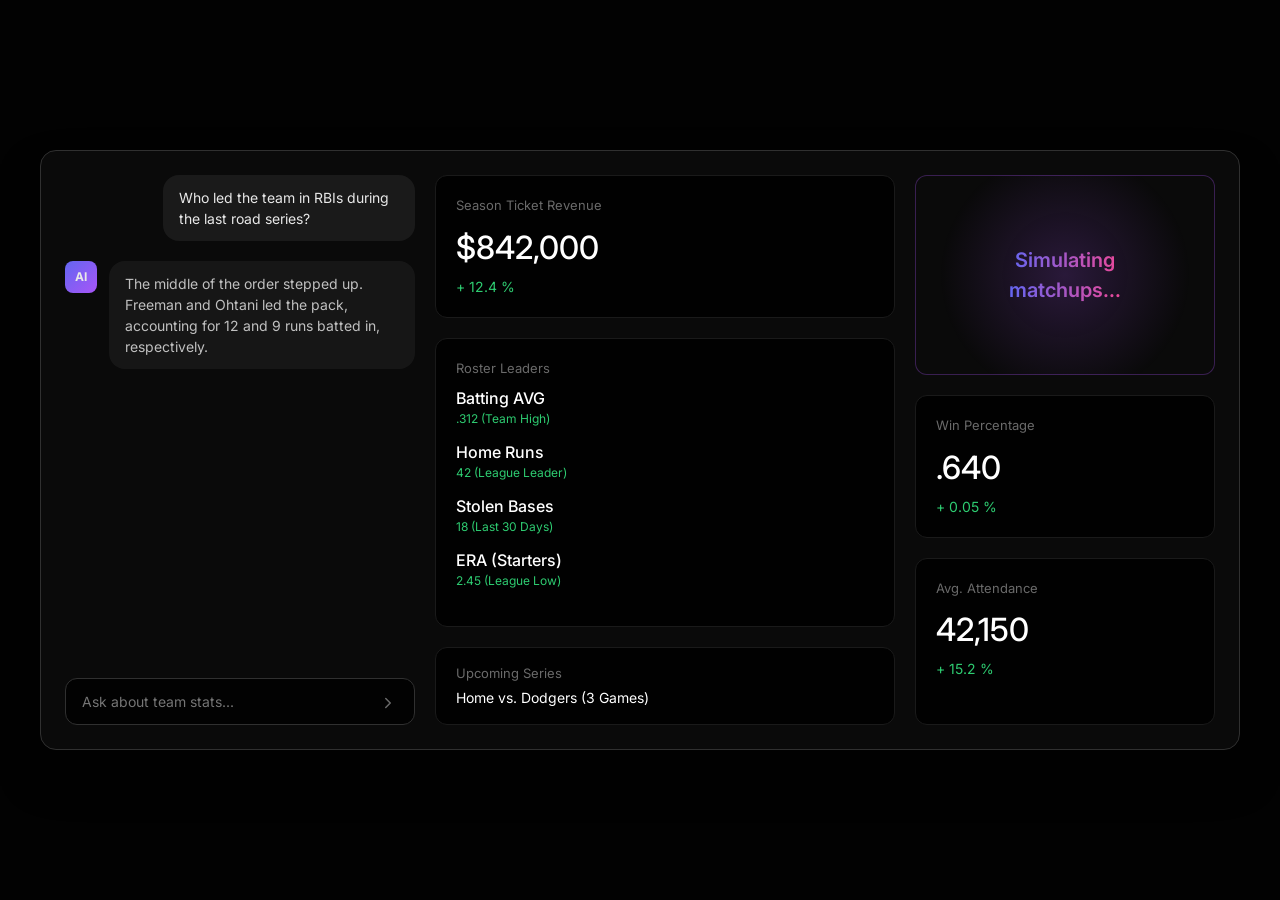
==== ai.html @ 7c7b1174 "Add files via upload" ====
<!DOCTYPE html>
<html lang="en">
<head>
    <meta charset="UTF-8">
    <meta name="viewport" content="width=device-width, initial-scale=1.0">
    <title>Baseball Analytics Dashboard</title>
    <!-- Bootstrap 5 CDN -->
    <link href="https://cdn.jsdelivr.net/npm/bootstrap@5.3.2/dist/css/bootstrap.min.css" rel="stylesheet">
    <!-- Google Fonts: Inter -->
    <link href="https://fonts.googleapis.com/css2?family=Inter:wght@300;400;500;600;700&display=swap" rel="stylesheet">
    <style>
        :root {
            --white: #ffffff;
            --black: #020202;
            --gray-100: #e8e8e8;
            --gray-200: #d6d6d6;
            --gray-300: #c0c0c0;
            --gray-400: #929292;
            --gray-500: #6a6a6a;
            --gray-600: #484848;
            --gray-700: #303030;
            --gray-800: #1a1a1a;
            --gray-900: #010101;
            
            --primary: var(--gray-900);
            --secondary: var(--gray-600);
            --accent-green: #2ecc71;
            --bg-main: #0a0a0a;
            --card-bg: var(--gray-900);
            --card-border: var(--gray-800);
        }

        body {
            background-color: var(--black);
            font-family: 'Inter', sans-serif;
            color: var(--gray-100);
            display: flex;
            justify-content: center;
            align-items: center;
            min-height: 100vh;
            margin: 0;
        }

        /* 1200x600 Container */
        .dashboard-container {
            width: 1200px;
            height: 600px;
            background-color: var(--bg-main);
            border: 1px solid var(--gray-700);
            border-radius: 16px;
            overflow: hidden;
            display: flex;
            flex-direction: column;
            box-shadow: 0 25px 50px -12px rgba(0, 0, 0, 0.5);
            position: relative;
        }

        /* Main Content Layout */
        .dashboard-content {
            flex: 1;
            padding: 24px;
            display: grid;
            grid-template-columns: 350px 1fr 300px;
            gap: 20px;
        }

        /* Chat Section */
        .chat-column {
            display: flex;
            flex-direction: column;
            height: 100%;
        }

        .chat-bubbles {
            flex: 1;
            overflow-y: auto;
            margin-bottom: 20px;
        }

        .chat-message {
            display: flex;
            gap: 12px;
            margin-bottom: 20px;
        }

        .ai-avatar {
            width: 32px;
            height: 32px;
            border-radius: 8px;
            background: linear-gradient(135deg, #6366f1, #a855f7);
            display: flex;
            align-items: center;
            justify-content: center;
            font-weight: bold;
            font-size: 12px;
            flex-shrink: 0;
        }

        .bubble {
            padding: 12px 16px;
            border-radius: 16px;
            font-size: 14px;
            line-height: 1.5;
            max-width: 90%;
        }

        .bubble-user {
            background-color: var(--gray-800);
            color: var(--gray-100);
            align-self: flex-start;
        }

        .bubble-ai {
            background-color: rgba(255, 255, 255, 0.05);
            color: var(--gray-300);
        }

        .chat-input-container {
            position: relative;
        }

        .chat-input {
            width: 100%;
            background-color: var(--black);
            border: 1px solid var(--gray-700);
            border-radius: 12px;
            padding: 12px 40px 12px 16px;
            color: var(--white);
            font-size: 14px;
        }

        .send-btn {
            position: absolute;
            right: 12px;
            top: 50%;
            transform: translateY(-50%);
            color: var(--gray-500);
            background: none;
            border: none;
            cursor: pointer;
        }

        /* Cards and Stats */
        .stats-card {
            background-color: var(--card-bg);
            border: 1px solid var(--card-border);
            border-radius: 12px;
            padding: 20px;
            height: 100%;
        }

        .card-label {
            font-size: 13px;
            color: var(--gray-500);
            margin-bottom: 8px;
        }

        .card-value {
            font-size: 32px;
            font-weight: 500;
            color: var(--white);
            margin-bottom: 4px;
        }

        .card-trend {
            font-size: 14px;
            color: var(--accent-green);
            display: flex;
            align-items: center;
            gap: 4px;
        }

        /* Right Column Specifics */
        .generating-card {
            background: radial-gradient(circle at center, rgba(168, 85, 247, 0.2), transparent 70%);
            border: 1px solid rgba(168, 85, 247, 0.3);
            display: flex;
            flex-direction: column;
            align-items: center;
            justify-content: center;
            text-align: center;
            height: 200px;
        }

        /* Leaders Card Styling */
        .leaders-item {
            margin-bottom: 12px;
        }

        .leaders-name {
            font-size: 16px;
            font-weight: 500;
            color: var(--white);
        }

        .leaders-trend {
            font-size: 12px;
            color: var(--accent-green);
        }

        /* Layout Grid Helpers */
        .mid-grid {
            display: grid;
            grid-template-rows: auto 1fr auto;
            gap: 20px;
        }

        .right-grid {
            display: grid;
            grid-template-rows: auto auto 1fr;
            gap: 20px;
        }
        
        .mt-auto { margin-top: auto; }
        
    </style>
</head>
<body>

    <div class="dashboard-container">
        <!-- Dashboard Body -->
        <div class="dashboard-content">
            
            <!-- Left Column: Chat -->
            <div class="chat-column">
                <div class="chat-bubbles">
                    <!-- User Message -->
                    <div class="chat-message ms-auto flex-row-reverse" style="max-width: 80%;">
                        <div class="bubble bubble-user">
                            Who led the team in RBIs during the last road series?
                        </div>
                    </div>

                    <!-- AI Message -->
                    <div class="chat-message">
                        <div class="ai-avatar">AI</div>
                        <div class="bubble bubble-ai">
                            The middle of the order stepped up. Freeman and Ohtani led the pack, accounting for 12 and 9 runs batted in, respectively.
                        </div>
                    </div>
                </div>

                <!-- Chat Input -->
                <div class="chat-input-container">
                    <input type="text" class="chat-input" placeholder="Ask about team stats...">
                    <button class="send-btn">
                        <svg width="18" height="18" viewBox="0 0 24 24" fill="none" stroke="currentColor" stroke-width="2" stroke-linecap="round" stroke-linejoin="round"><polyline points="9 18 15 12 9 6"></polyline></svg>
                    </button>
                </div>
            </div>

            <!-- Middle Column: Main Stats -->
            <div class="mid-grid">
                <div class="stats-card">
                    <div class="card-label">Season Ticket Revenue</div>
                    <div class="card-value">$842,000</div>
                    <div class="card-trend">+ 12.4 %</div>
                </div>

                <!-- Expanded Leaders Card -->
                <div class="stats-card">
                    <div class="card-label">Roster Leaders</div>
                    <div class="leaders-item">
                        <div class="leaders-name">Batting AVG</div>
                        <div class="leaders-trend">.312 (Team High)</div>
                    </div>
                    <div class="leaders-item">
                        <div class="leaders-name">Home Runs</div>
                        <div class="leaders-trend">42 (League Leader)</div>
                    </div>
                    <div class="leaders-item">
                        <div class="leaders-name">Stolen Bases</div>
                        <div class="leaders-trend">18 (Last 30 Days)</div>
                    </div>
                    <div class="leaders-item">
                        <div class="leaders-name">ERA (Starters)</div>
                        <div class="leaders-trend">2.45 (League Low)</div>
                    </div>
                </div>

                <div class="stats-card py-3">
                    <div class="card-label mb-1">Upcoming Series</div>
                    <div class="text-white small">Home vs. Dodgers (3 Games)</div>
                </div>
            </div>

            <!-- Right Column: Secondary Stats & Loading -->
            <div class="right-grid">
                <div class="stats-card generating-card">
                    <div style="background: linear-gradient(to right, #6366f1, #ec4899); -webkit-background-clip: text; -webkit-text-fill-color: transparent; font-size: 20px; font-weight: 600;">
                        Simulating<br>matchups...
                    </div>
                </div>

                <div class="stats-card">
                    <div class="card-label">Win Percentage</div>
                    <div class="card-value">.640</div>
                    <div class="card-trend">+ 0.05 %</div>
                </div>

                <div class="stats-card">
                    <div class="card-label">Avg. Attendance</div>
                    <div class="card-value">42,150</div>
                    <div class="card-trend">+ 15.2 %</div>
                </div>
            </div>

        </div>
    </div>

</body>
</html>
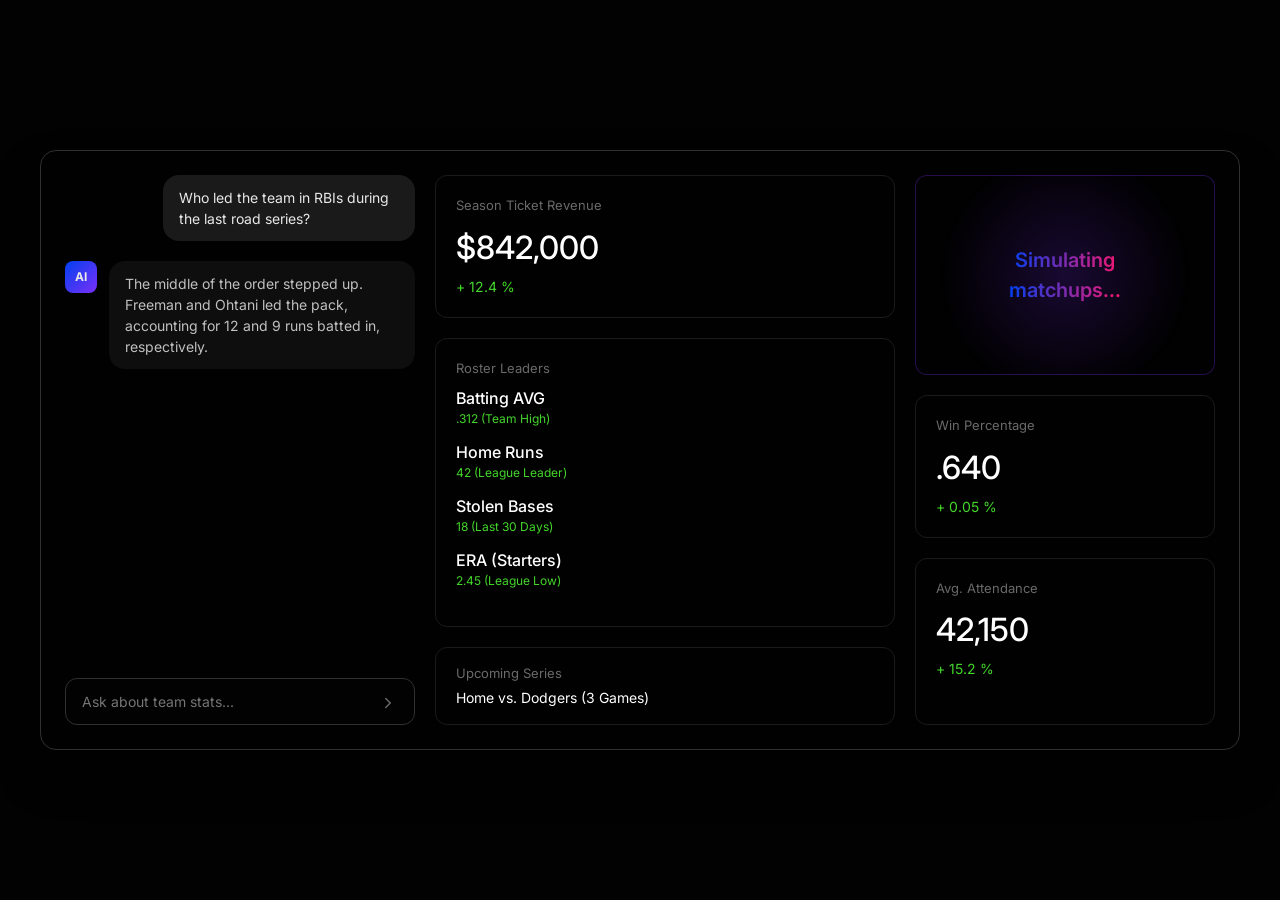
==== commit 9dbd8717: "Align mockup colors with design system Replace off-palette hex values with spectrum tokens and seman" ====
--- a/ai.html
+++ b/ai.html
@@ -24,8 +24,15 @@
             
             --primary: var(--gray-900);
             --secondary: var(--gray-600);
-            --accent-green: #2ecc71;
-            --bg-main: #0a0a0a;
+
+            /* Spectrum tokens — data-viz and marketing surfaces only */
+            --spec-blue:    #0140f0;
+            --spec-violet:  #7b2ff7;
+            --spec-green:   #44d62b;
+            --spec-rose:    #f6166e;
+
+            --accent-green: var(--spec-green);
+            --bg-main: var(--gray-900);
             --card-bg: var(--gray-900);
             --card-border: var(--gray-800);
         }
@@ -87,7 +94,7 @@
             width: 32px;
             height: 32px;
             border-radius: 8px;
-            background: linear-gradient(135deg, #6366f1, #a855f7);
+            background: linear-gradient(135deg, var(--spec-blue), var(--spec-violet));
             display: flex;
             align-items: center;
             justify-content: center;
@@ -172,8 +179,8 @@
 
         /* Right Column Specifics */
         .generating-card {
-            background: radial-gradient(circle at center, rgba(168, 85, 247, 0.2), transparent 70%);
-            border: 1px solid rgba(168, 85, 247, 0.3);
+            background: radial-gradient(circle at center, rgba(123, 47, 247, 0.2), transparent 70%);
+            border: 1px solid rgba(123, 47, 247, 0.3);
             display: flex;
             flex-direction: column;
             align-items: center;
@@ -287,7 +294,7 @@
             <!-- Right Column: Secondary Stats & Loading -->
             <div class="right-grid">
                 <div class="stats-card generating-card">
-                    <div style="background: linear-gradient(to right, #6366f1, #ec4899); -webkit-background-clip: text; -webkit-text-fill-color: transparent; font-size: 20px; font-weight: 600;">
+                    <div style="background: linear-gradient(to right, var(--spec-blue), var(--spec-rose)); -webkit-background-clip: text; -webkit-text-fill-color: transparent; font-size: 20px; font-weight: 600;">
                         Simulating<br>matchups...
                     </div>
                 </div>
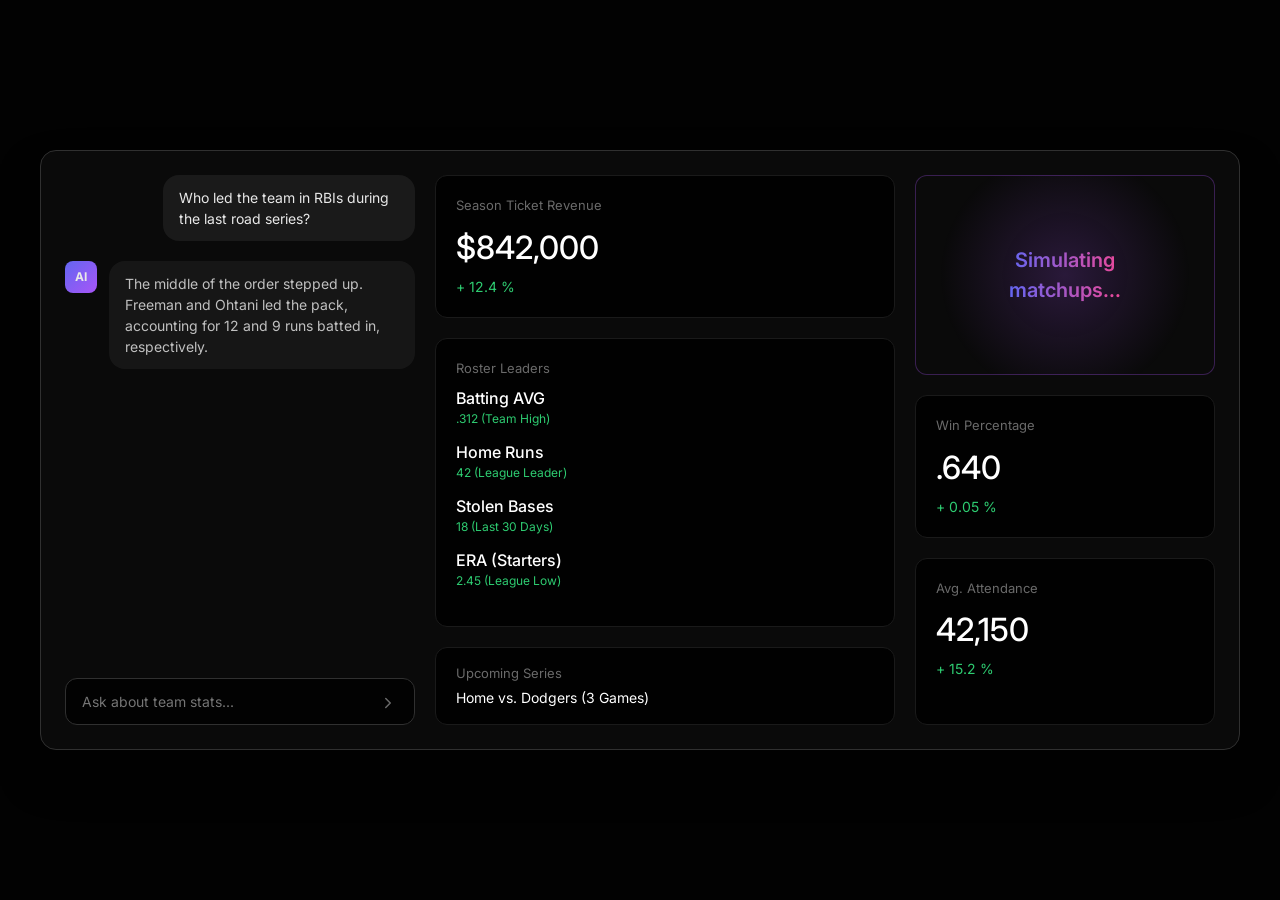
==== commit 497aa8e9: "Revert legacy mockup files — only index.html is in scope The standalone mockup pages (ai.html, analy" ====
--- a/ai.html
+++ b/ai.html
@@ -24,15 +24,8 @@
             
             --primary: var(--gray-900);
             --secondary: var(--gray-600);
-
-            /* Spectrum tokens — data-viz and marketing surfaces only */
-            --spec-blue:    #0140f0;
-            --spec-violet:  #7b2ff7;
-            --spec-green:   #44d62b;
-            --spec-rose:    #f6166e;
-
-            --accent-green: var(--spec-green);
-            --bg-main: var(--gray-900);
+            --accent-green: #2ecc71;
+            --bg-main: #0a0a0a;
             --card-bg: var(--gray-900);
             --card-border: var(--gray-800);
         }
@@ -94,7 +87,7 @@
             width: 32px;
             height: 32px;
             border-radius: 8px;
-            background: linear-gradient(135deg, var(--spec-blue), var(--spec-violet));
+            background: linear-gradient(135deg, #6366f1, #a855f7);
             display: flex;
             align-items: center;
             justify-content: center;
@@ -179,8 +172,8 @@
 
         /* Right Column Specifics */
         .generating-card {
-            background: radial-gradient(circle at center, rgba(123, 47, 247, 0.2), transparent 70%);
-            border: 1px solid rgba(123, 47, 247, 0.3);
+            background: radial-gradient(circle at center, rgba(168, 85, 247, 0.2), transparent 70%);
+            border: 1px solid rgba(168, 85, 247, 0.3);
             display: flex;
             flex-direction: column;
             align-items: center;
@@ -294,7 +287,7 @@
             <!-- Right Column: Secondary Stats & Loading -->
             <div class="right-grid">
                 <div class="stats-card generating-card">
-                    <div style="background: linear-gradient(to right, var(--spec-blue), var(--spec-rose)); -webkit-background-clip: text; -webkit-text-fill-color: transparent; font-size: 20px; font-weight: 600;">
+                    <div style="background: linear-gradient(to right, #6366f1, #ec4899); -webkit-background-clip: text; -webkit-text-fill-color: transparent; font-size: 20px; font-weight: 600;">
                         Simulating<br>matchups...
                     </div>
                 </div>
